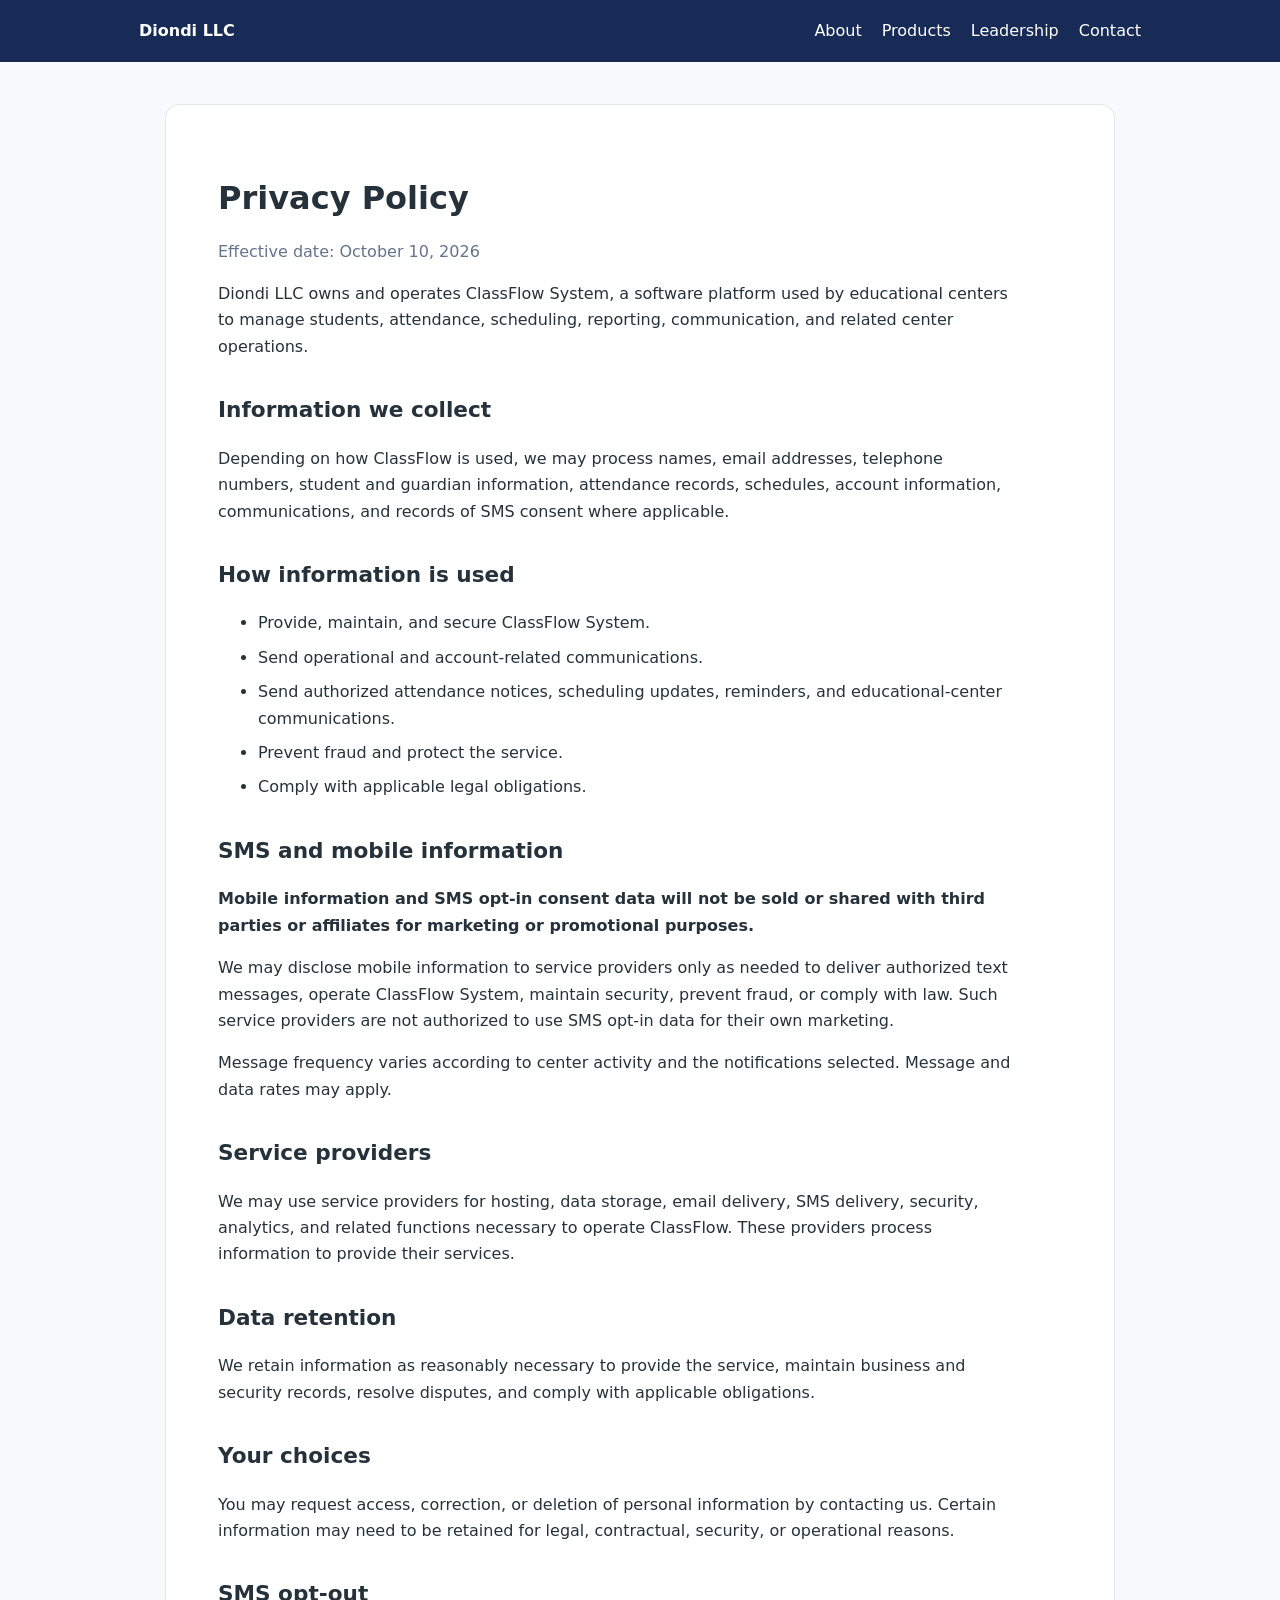
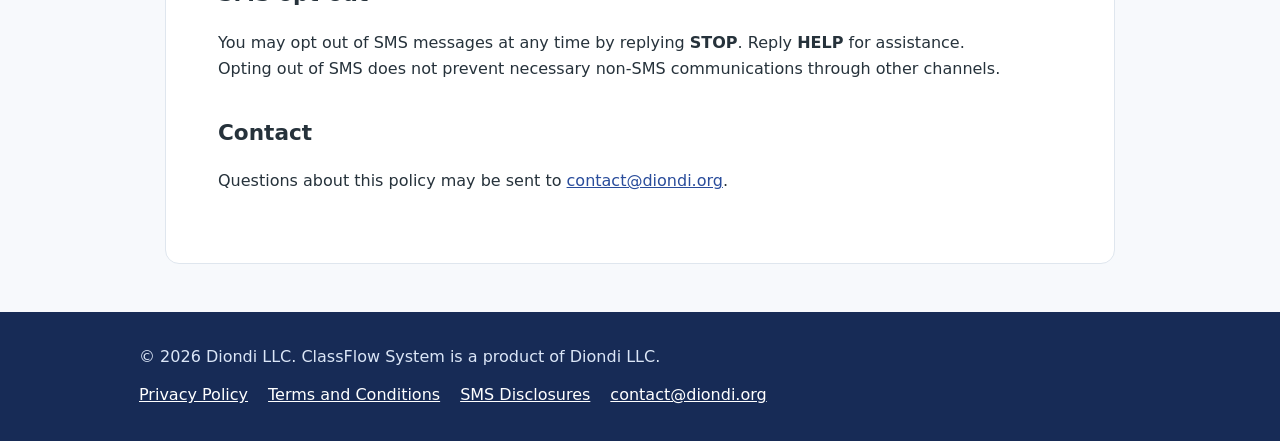
==== privacy.html @ a2f5c48f "added privacy policy and terms of service" ====
<!doctype html><html lang="en"><head><meta charset="utf-8"><meta name="viewport" content="width=device-width,initial-scale=1"><title>Privacy Policy | Diondi LLC</title><meta name="description" content="Privacy Policy for Diondi LLC and ClassFlow System."><link rel="icon" href="/favicon.svg" type="image/svg+xml"><link rel="stylesheet" href="/styles.css"></head><body><header><div class="wrap"><nav><a href="/index.html"><strong>Diondi LLC</strong></a><div class="links"><a href="/index.html#about">About</a><a href="/index.html#products">Products</a><a href="/index.html#leadership">Leadership</a><a href="/index.html#contact">Contact</a></div></nav></div></header><main class="content"><h1>Privacy Policy</h1><p class="muted">Effective date: October 10, 2026</p><p>Diondi LLC owns and operates ClassFlow System, a software platform used by educational centers to manage students, attendance, scheduling, reporting, communication, and related center operations.</p><h2>Information we collect</h2><p>Depending on how ClassFlow is used, we may process names, email addresses, telephone numbers, student and guardian information, attendance records, schedules, account information, communications, and records of SMS consent where applicable.</p><h2>How information is used</h2><ul><li>Provide, maintain, and secure ClassFlow System.</li><li>Send operational and account-related communications.</li><li>Send authorized attendance notices, scheduling updates, reminders, and educational-center communications.</li><li>Prevent fraud and protect the service.</li><li>Comply with applicable legal obligations.</li></ul><h2>SMS and mobile information</h2><p><strong>Mobile information and SMS opt-in consent data will not be sold or shared with third parties or affiliates for marketing or promotional purposes.</strong></p><p>We may disclose mobile information to service providers only as needed to deliver authorized text messages, operate ClassFlow System, maintain security, prevent fraud, or comply with law. Such service providers are not authorized to use SMS opt-in data for their own marketing.</p><p>Message frequency varies according to center activity and the notifications selected. Message and data rates may apply.</p><h2>Service providers</h2><p>We may use service providers for hosting, data storage, email delivery, SMS delivery, security, analytics, and related functions necessary to operate ClassFlow. These providers process information to provide their services.</p><h2>Data retention</h2><p>We retain information as reasonably necessary to provide the service, maintain business and security records, resolve disputes, and comply with applicable obligations.</p><h2>Your choices</h2><p>You may request access, correction, or deletion of personal information by contacting us. Certain information may need to be retained for legal, contractual, security, or operational reasons.</p><h2>SMS opt-out</h2><p>You may opt out of SMS messages at any time by replying <strong>STOP</strong>. Reply <strong>HELP</strong> for assistance. Opting out of SMS does not prevent necessary non-SMS communications through other channels.</p><h2>Contact</h2><p>Questions about this policy may be sent to <a href="mailto:contact@diondi.org">contact@diondi.org</a>.</p></main><footer><div class="wrap">© 2026 Diondi LLC. ClassFlow System is a product of Diondi LLC.<div class="footlinks"><a href="/privacy.html">Privacy Policy</a><a href="/terms.html">Terms and Conditions</a><a href="/sms.html">SMS Disclosures</a><a href="mailto:contact@diondi.org">contact@diondi.org</a></div></div></footer></body></html>
---- styles.css ----
*{box-sizing:border-box}body{margin:0;font-family:system-ui,-apple-system,Segoe UI,sans-serif;color:#26323b;background:#f7f9fc;line-height:1.65}a{color:#294c9b}.wrap{max-width:1050px;margin:auto;padding:0 24px}header{background:#172b56;color:white;padding:18px 0}header a{color:white;text-decoration:none}nav{display:flex;justify-content:space-between;gap:16px;flex-wrap:wrap}nav .links{display:flex;gap:20px;flex-wrap:wrap}.hero{padding:72px 0;background:#eaf0fa}.hero h1{font-size:clamp(32px,5vw,52px);line-height:1.15;margin:0 0 15px}.hero p{max-width:730px}.content{background:white;border:1px solid #dfe6ee;border-radius:14px;margin:42px auto;padding:clamp(24px,5vw,52px);max-width:950px}h1{line-height:1.2}h2{font-size:1.35rem;margin-top:32px}h3{font-size:1.05rem}p,li{max-width:78ch}li{margin:8px 0}.muted{color:#64748b}.button{display:inline-block;background:#294c9b;color:white;padding:12px 20px;border-radius:9px;text-decoration:none;font-weight:650}footer{background:#172b56;color:#dbe6f7;padding:32px 0;margin-top:48px}footer a{color:white}.footlinks{display:flex;gap:20px;flex-wrap:wrap;margin-top:12px}.notice{border-left:4px solid #294c9b;background:#eef3fd;padding:14px 18px;margin:20px 0}
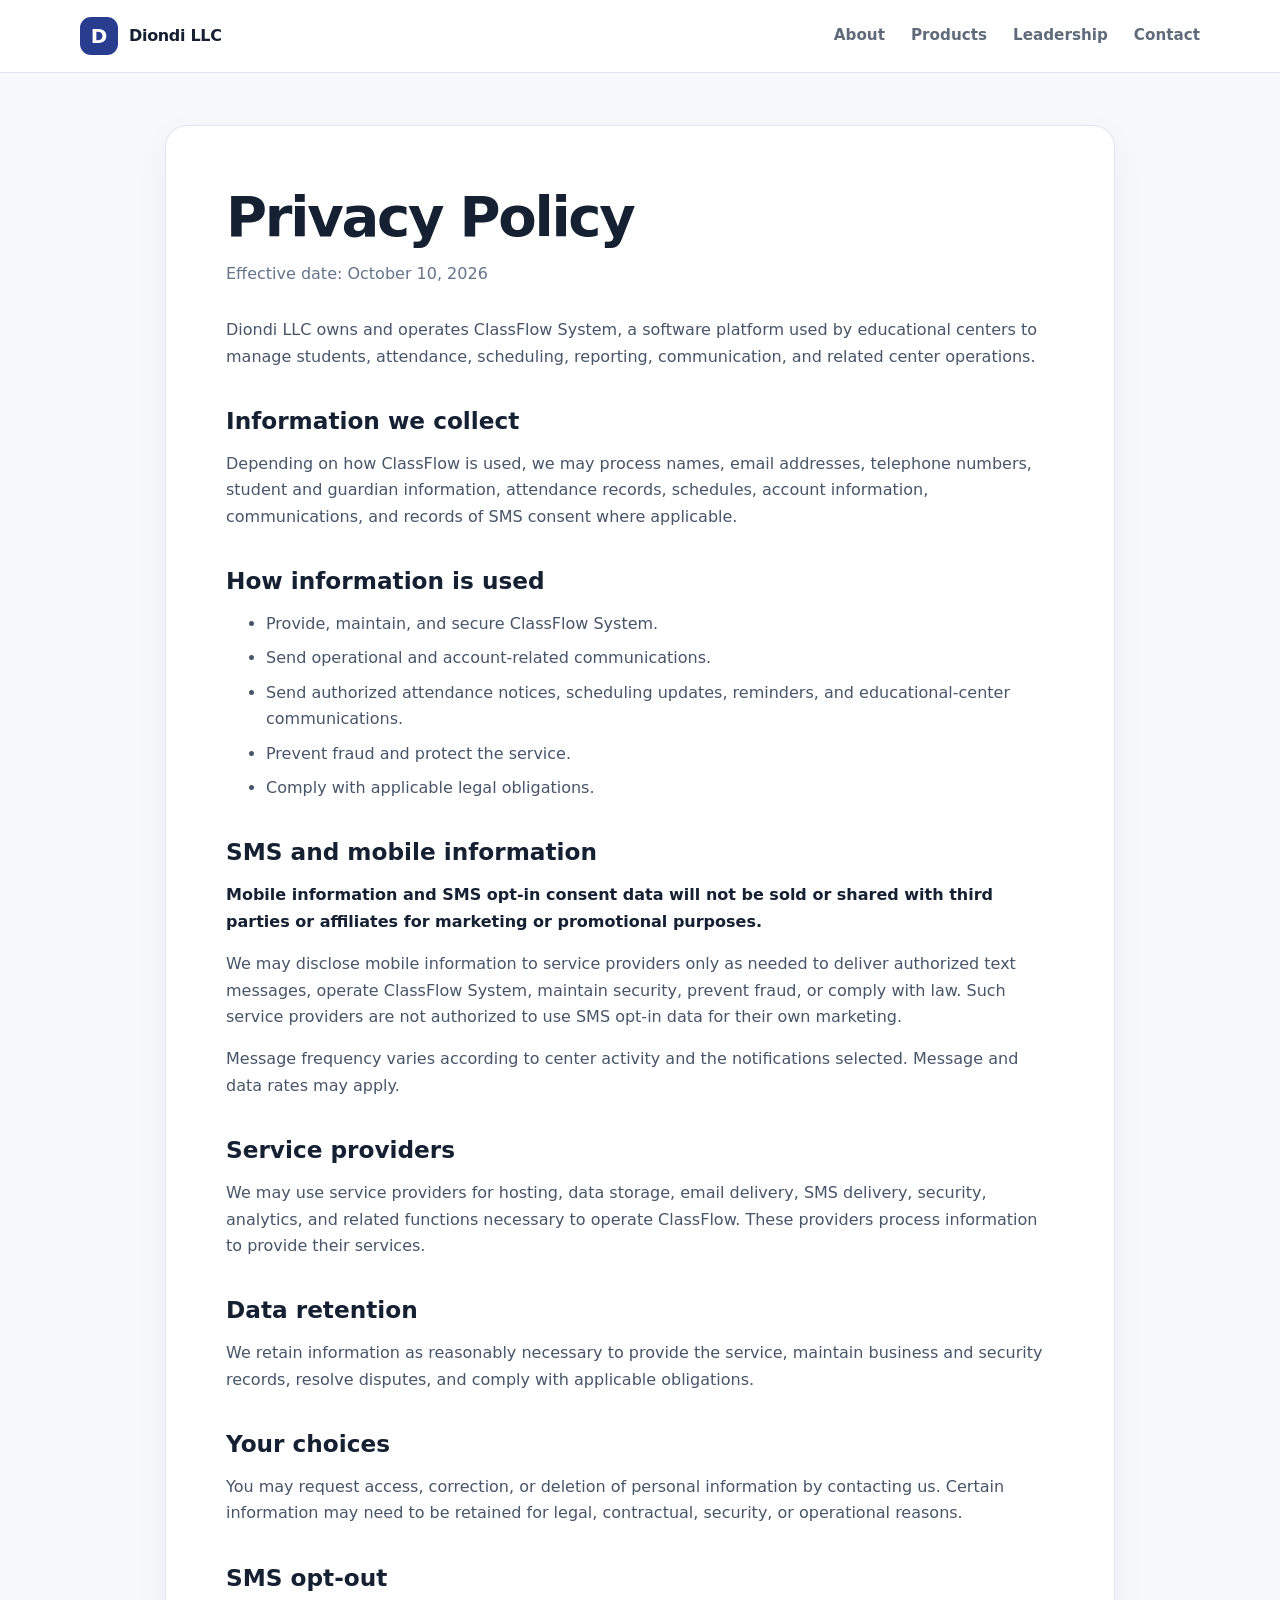
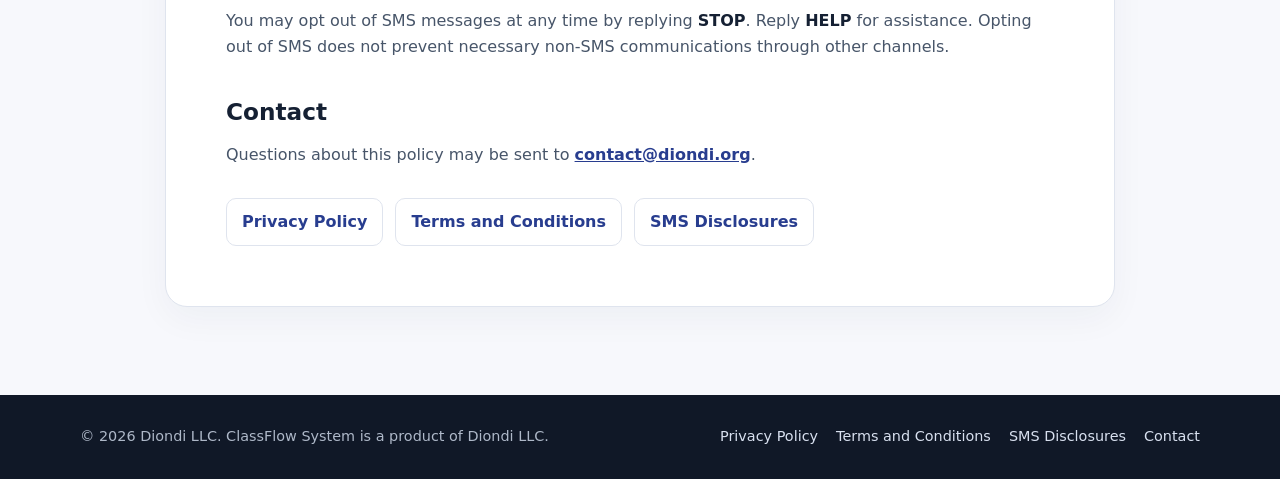
==== commit fa56139e: "updated" ====
--- a/privacy.html
+++ b/privacy.html
@@ -1 +1 @@
-<!doctype html><html lang="en"><head><meta charset="utf-8"><meta name="viewport" content="width=device-width,initial-scale=1"><title>Privacy Policy | Diondi LLC</title><meta name="description" content="Privacy Policy for Diondi LLC and ClassFlow System."><link rel="icon" href="/favicon.svg" type="image/svg+xml"><link rel="stylesheet" href="/styles.css"></head><body><header><div class="wrap"><nav><a href="/index.html"><strong>Diondi LLC</strong></a><div class="links"><a href="/index.html#about">About</a><a href="/index.html#products">Products</a><a href="/index.html#leadership">Leadership</a><a href="/index.html#contact">Contact</a></div></nav></div></header><main class="content"><h1>Privacy Policy</h1><p class="muted">Effective date: October 10, 2026</p><p>Diondi LLC owns and operates ClassFlow System, a software platform used by educational centers to manage students, attendance, scheduling, reporting, communication, and related center operations.</p><h2>Information we collect</h2><p>Depending on how ClassFlow is used, we may process names, email addresses, telephone numbers, student and guardian information, attendance records, schedules, account information, communications, and records of SMS consent where applicable.</p><h2>How information is used</h2><ul><li>Provide, maintain, and secure ClassFlow System.</li><li>Send operational and account-related communications.</li><li>Send authorized attendance notices, scheduling updates, reminders, and educational-center communications.</li><li>Prevent fraud and protect the service.</li><li>Comply with applicable legal obligations.</li></ul><h2>SMS and mobile information</h2><p><strong>Mobile information and SMS opt-in consent data will not be sold or shared with third parties or affiliates for marketing or promotional purposes.</strong></p><p>We may disclose mobile information to service providers only as needed to deliver authorized text messages, operate ClassFlow System, maintain security, prevent fraud, or comply with law. Such service providers are not authorized to use SMS opt-in data for their own marketing.</p><p>Message frequency varies according to center activity and the notifications selected. Message and data rates may apply.</p><h2>Service providers</h2><p>We may use service providers for hosting, data storage, email delivery, SMS delivery, security, analytics, and related functions necessary to operate ClassFlow. These providers process information to provide their services.</p><h2>Data retention</h2><p>We retain information as reasonably necessary to provide the service, maintain business and security records, resolve disputes, and comply with applicable obligations.</p><h2>Your choices</h2><p>You may request access, correction, or deletion of personal information by contacting us. Certain information may need to be retained for legal, contractual, security, or operational reasons.</p><h2>SMS opt-out</h2><p>You may opt out of SMS messages at any time by replying <strong>STOP</strong>. Reply <strong>HELP</strong> for assistance. Opting out of SMS does not prevent necessary non-SMS communications through other channels.</p><h2>Contact</h2><p>Questions about this policy may be sent to <a href="mailto:contact@diondi.org">contact@diondi.org</a>.</p></main><footer><div class="wrap">© 2026 Diondi LLC. ClassFlow System is a product of Diondi LLC.<div class="footlinks"><a href="/privacy.html">Privacy Policy</a><a href="/terms.html">Terms and Conditions</a><a href="/sms.html">SMS Disclosures</a><a href="mailto:contact@diondi.org">contact@diondi.org</a></div></div></footer></body></html>+<!doctype html><html lang="en"><head><meta charset="utf-8"><meta name="viewport" content="width=device-width,initial-scale=1"><title>Privacy Policy | Diondi LLC</title><meta name="description" content="Privacy Policy for Diondi LLC and ClassFlow System."><link rel="icon" href="/favicon.svg" type="image/svg+xml"><link rel="stylesheet" href="/styles.css"></head><body><header><div class="wrap"><nav><a class="brand" href="/index.html"><span class="brand-mark">D</span><span>Diondi LLC</span></a><div class="links"><a href="/index.html#about">About</a><a href="/index.html#products">Products</a><a href="/index.html#leadership">Leadership</a><a href="/index.html#contact">Contact</a></div></nav></div></header><main class="content wrap"><h1>Privacy Policy</h1><p class="muted">Effective date: October 10, 2026</p><p>Diondi LLC owns and operates ClassFlow System, a software platform used by educational centers to manage students, attendance, scheduling, reporting, communication, and related center operations.</p><h2>Information we collect</h2><p>Depending on how ClassFlow is used, we may process names, email addresses, telephone numbers, student and guardian information, attendance records, schedules, account information, communications, and records of SMS consent where applicable.</p><h2>How information is used</h2><ul><li>Provide, maintain, and secure ClassFlow System.</li><li>Send operational and account-related communications.</li><li>Send authorized attendance notices, scheduling updates, reminders, and educational-center communications.</li><li>Prevent fraud and protect the service.</li><li>Comply with applicable legal obligations.</li></ul><h2>SMS and mobile information</h2><p><strong>Mobile information and SMS opt-in consent data will not be sold or shared with third parties or affiliates for marketing or promotional purposes.</strong></p><p>We may disclose mobile information to service providers only as needed to deliver authorized text messages, operate ClassFlow System, maintain security, prevent fraud, or comply with law. Such service providers are not authorized to use SMS opt-in data for their own marketing.</p><p>Message frequency varies according to center activity and the notifications selected. Message and data rates may apply.</p><h2>Service providers</h2><p>We may use service providers for hosting, data storage, email delivery, SMS delivery, security, analytics, and related functions necessary to operate ClassFlow. These providers process information to provide their services.</p><h2>Data retention</h2><p>We retain information as reasonably necessary to provide the service, maintain business and security records, resolve disputes, and comply with applicable obligations.</p><h2>Your choices</h2><p>You may request access, correction, or deletion of personal information by contacting us. Certain information may need to be retained for legal, contractual, security, or operational reasons.</p><h2>SMS opt-out</h2><p>You may opt out of SMS messages at any time by replying <strong>STOP</strong>. Reply <strong>HELP</strong> for assistance. Opting out of SMS does not prevent necessary non-SMS communications through other channels.</p><h2>Contact</h2><p>Questions about this policy may be sent to <a href="mailto:contact@diondi.org">contact@diondi.org</a>.</p><div class="policy-links"><a href="/privacy.html">Privacy Policy</a><a href="/terms.html">Terms and Conditions</a><a href="/sms.html">SMS Disclosures</a></div></main><footer><div class="wrap footer-inner"><p>© 2026 Diondi LLC. ClassFlow System is a product of Diondi LLC.</p><div class="footlinks"><a href="/privacy.html">Privacy Policy</a><a href="/terms.html">Terms and Conditions</a><a href="/sms.html">SMS Disclosures</a><a href="mailto:contact@diondi.org">Contact</a></div></div></footer></body></html>
--- a/styles.css
+++ b/styles.css
@@ -1 +1 @@
-*{box-sizing:border-box}body{margin:0;font-family:system-ui,-apple-system,Segoe UI,sans-serif;color:#26323b;background:#f7f9fc;line-height:1.65}a{color:#294c9b}.wrap{max-width:1050px;margin:auto;padding:0 24px}header{background:#172b56;color:white;padding:18px 0}header a{color:white;text-decoration:none}nav{display:flex;justify-content:space-between;gap:16px;flex-wrap:wrap}nav .links{display:flex;gap:20px;flex-wrap:wrap}.hero{padding:72px 0;background:#eaf0fa}.hero h1{font-size:clamp(32px,5vw,52px);line-height:1.15;margin:0 0 15px}.hero p{max-width:730px}.content{background:white;border:1px solid #dfe6ee;border-radius:14px;margin:42px auto;padding:clamp(24px,5vw,52px);max-width:950px}h1{line-height:1.2}h2{font-size:1.35rem;margin-top:32px}h3{font-size:1.05rem}p,li{max-width:78ch}li{margin:8px 0}.muted{color:#64748b}.button{display:inline-block;background:#294c9b;color:white;padding:12px 20px;border-radius:9px;text-decoration:none;font-weight:650}footer{background:#172b56;color:#dbe6f7;padding:32px 0;margin-top:48px}footer a{color:white}.footlinks{display:flex;gap:20px;flex-wrap:wrap;margin-top:12px}.notice{border-left:4px solid #294c9b;background:#eef3fd;padding:14px 18px;margin:20px 0}+*{box-sizing:border-box}html{scroll-behavior:smooth;scroll-padding-top:85px}body{margin:0;font-family:Inter,ui-sans-serif,system-ui,-apple-system,"Segoe UI",sans-serif;color:#152033;background:#f7f8fc;line-height:1.65}a{color:#283d8f}.wrap{width:min(calc(100% - 40px),1120px);margin:0 auto}header{position:sticky;top:0;z-index:5;background:rgba(255,255,255,.96);border-bottom:1px solid #dfe4ee;backdrop-filter:blur(12px)}nav{min-height:72px;display:flex;justify-content:space-between;align-items:center;gap:20px}header a{text-decoration:none;color:#152033}.brand{display:flex;align-items:center;gap:11px;font-weight:800;letter-spacing:-.02em}.brand-mark{display:grid;place-items:center;width:38px;height:38px;background:#283d8f;color:#fff;border-radius:11px;font-size:20px}.links{display:flex;gap:26px;flex-wrap:wrap}.links a{font-weight:650;font-size:.95rem;color:#5f6b7a}.links a:hover{color:#283d8f}.hero{padding:100px 0 92px;background:radial-gradient(circle at 85% 20%,rgba(40,61,143,.14),transparent 28%),linear-gradient(#fff,#f7f8fc)}.hero-grid{display:grid;grid-template-columns:minmax(0,1.35fr) minmax(280px,.65fr);align-items:center;gap:70px}.eyebrow{color:#283d8f;font-size:.82rem;font-weight:800;letter-spacing:.14em;text-transform:uppercase;margin:0 0 14px}.hero h1{font-size:clamp(2.8rem,6vw,5rem);line-height:1.04;letter-spacing:-.055em;margin:0}.hero-copy>p:not(.eyebrow){font-size:1.16rem;color:#5f6b7a;max-width:690px;margin:25px 0}.actions{display:flex;gap:12px;flex-wrap:wrap;margin-top:32px}.button{display:inline-flex;align-items:center;justify-content:center;min-height:48px;padding:0 20px;border-radius:12px;font-weight:750;text-decoration:none}.primary{background:#283d8f;color:white;box-shadow:0 10px 25px #283d8f33}.secondary{background:white;border:1px solid #dfe4ee}.hero-card{position:relative;overflow:hidden;min-height:330px;border-radius:30px;background:#283d8f;color:#fff;padding:38px;display:flex;flex-direction:column;justify-content:flex-end;box-shadow:0 18px 50px #18274b1a}.hero-card:before{content:'';position:absolute;right:-90px;top:-100px;width:260px;height:260px;border-radius:50%;background:#ffffff14}.hero-card .big-d{position:absolute;top:20px;left:36px;font-size:80px;font-weight:900;color:#ffffff28}.hero-card strong{font-size:1.25rem}.hero-card p{color:#ffffffc7;margin:8px 0 0}.section{padding:88px 0}.section.alt{background:#f0f3fa}.section h2{font-size:clamp(2rem,4vw,3.1rem);line-height:1.1;letter-spacing:-.035em;margin:0 0 20px}.section p{color:#5f6b7a;max-width:780px}.narrow{max-width:850px}.section-heading{display:flex;align-items:end;justify-content:space-between;gap:24px;margin-bottom:34px}.pill{border:1px solid #dfe4ee;border-radius:30px;background:white;padding:8px 12px;color:#283d8f;font-size:.86rem;font-weight:750}.product-card,.leader-card{background:white;border:1px solid #dfe4ee;border-radius:22px;box-shadow:0 12px 35px #18274b0f;padding:36px}.product-card{display:grid;grid-template-columns:110px 1fr;gap:30px}.product-icon{display:grid;place-items:center;width:90px;height:90px;border-radius:22px;background:#283d8f;color:#fff;font-weight:900;font-size:1.6rem}.product-card h3,.leader-card h3{margin:0;font-size:1.4rem}.leader-card{max-width:780px;display:grid;grid-template-columns:84px 1fr;gap:24px}.avatar{display:grid;place-items:center;width:72px;height:72px;border-radius:50%;background:#f0f3fa;color:#283d8f;font-weight:900}.leader-title{font-weight:800;color:#283d8f!important;margin:0}.contact-panel{background:#283d8f;border-radius:28px;padding:48px;color:white;display:flex;align-items:center;justify-content:space-between;gap:24px}.contact-panel h2{color:white}.contact-panel p{color:#ffffffc7}.contact-panel .button{background:white;white-space:nowrap}.content{max-width:950px;margin:52px auto 88px;background:white;border:1px solid #dfe4ee;border-radius:22px;padding:clamp(26px,5vw,60px);box-shadow:0 12px 35px #18274b0b}.content h1{font-size:clamp(2.2rem,5vw,3.5rem);line-height:1.12;letter-spacing:-.04em;margin:0 0 12px}.content h2{font-size:1.45rem;margin:36px 0 12px;line-height:1.25;color:#152033}.content h3{font-size:1.1rem;margin:24px 0 10px}.content p,.content li{color:#475569}.content li{margin:8px 0}.content .muted{color:#64748b;margin:0 0 30px}.content strong{color:#152033}.content a{font-weight:650}.policy-intro{background:linear-gradient(130deg,#eef2fc,#f8faff);border:1px solid #dfe4ee;border-radius:16px;padding:22px 25px;margin:26px 0}.policy-intro p{margin:0}.policy-links{display:flex;flex-wrap:wrap;gap:12px;margin-top:30px}.policy-links a{display:inline-block;padding:10px 15px;border:1px solid #dfe4ee;border-radius:10px;text-decoration:none}.notice{background:#f0f3fa;border-left:4px solid #283d8f;padding:16px 20px;border-radius:0 12px 12px 0}footer{background:#101827;color:#aeb8c8;padding:30px 0}.footer-inner{display:flex;justify-content:space-between;align-items:center;flex-wrap:wrap;gap:16px;font-size:.9rem}.footer-inner p{margin:0}.footlinks{display:flex;gap:18px;flex-wrap:wrap}.footlinks a{color:#d8e0ef;text-decoration:none}.footlinks a:hover{text-decoration:underline}@media(max-width:800px){.links{gap:12px}.hero{padding:70px 0}.hero-grid{grid-template-columns:1fr;gap:36px}.hero-card{min-height:260px}.section{padding:70px 0}.product-card,.leader-card{grid-template-columns:1fr}.contact-panel{align-items:flex-start;flex-direction:column}.section-heading{align-items:flex-start;flex-direction:column}}@media(max-width:520px){.wrap{width:min(calc(100% - 28px),1120px)}nav{align-items:flex-start;flex-direction:column;padding:12px 0}.links{gap:15px}.hero h1{font-size:2.6rem}.product-card,.leader-card,.contact-panel{padding:26px}.content{margin:24px auto 55px}.footer-inner{align-items:flex-start;flex-direction:column}}
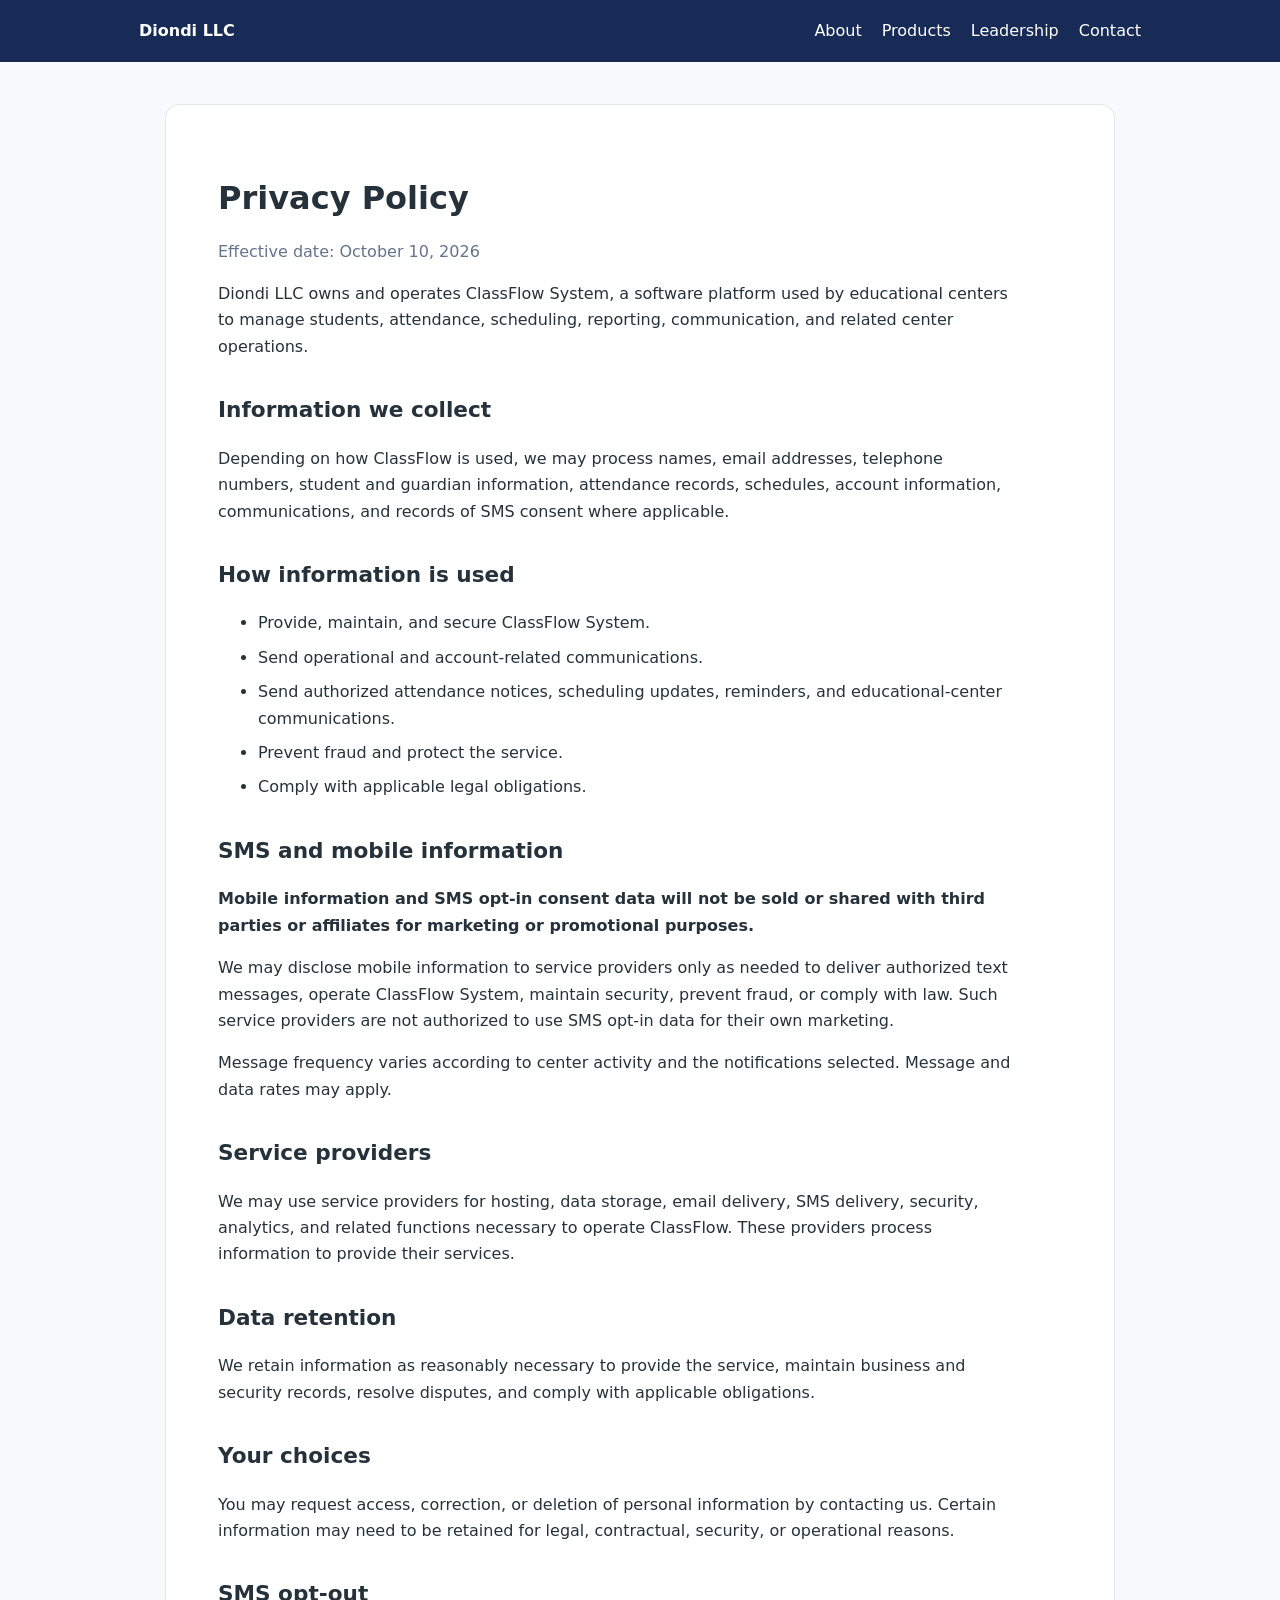
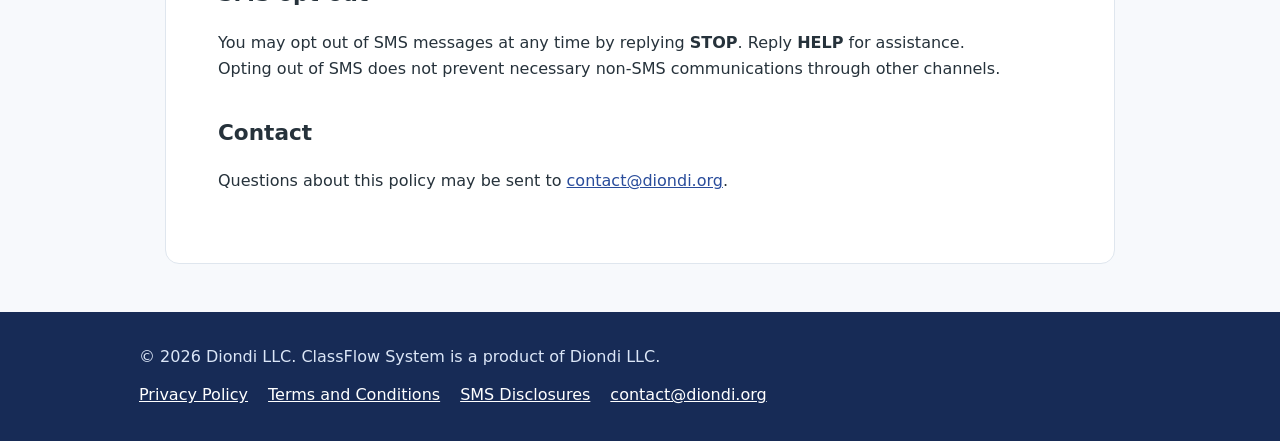
==== commit b3f8e8e3: "Revert "updated" This reverts commit fa56139e1e45358cbcecc2533fa5541f00ebecfd." ====
--- a/privacy.html
+++ b/privacy.html
@@ -1 +1 @@
-<!doctype html><html lang="en"><head><meta charset="utf-8"><meta name="viewport" content="width=device-width,initial-scale=1"><title>Privacy Policy | Diondi LLC</title><meta name="description" content="Privacy Policy for Diondi LLC and ClassFlow System."><link rel="icon" href="/favicon.svg" type="image/svg+xml"><link rel="stylesheet" href="/styles.css"></head><body><header><div class="wrap"><nav><a class="brand" href="/index.html"><span class="brand-mark">D</span><span>Diondi LLC</span></a><div class="links"><a href="/index.html#about">About</a><a href="/index.html#products">Products</a><a href="/index.html#leadership">Leadership</a><a href="/index.html#contact">Contact</a></div></nav></div></header><main class="content wrap"><h1>Privacy Policy</h1><p class="muted">Effective date: October 10, 2026</p><p>Diondi LLC owns and operates ClassFlow System, a software platform used by educational centers to manage students, attendance, scheduling, reporting, communication, and related center operations.</p><h2>Information we collect</h2><p>Depending on how ClassFlow is used, we may process names, email addresses, telephone numbers, student and guardian information, attendance records, schedules, account information, communications, and records of SMS consent where applicable.</p><h2>How information is used</h2><ul><li>Provide, maintain, and secure ClassFlow System.</li><li>Send operational and account-related communications.</li><li>Send authorized attendance notices, scheduling updates, reminders, and educational-center communications.</li><li>Prevent fraud and protect the service.</li><li>Comply with applicable legal obligations.</li></ul><h2>SMS and mobile information</h2><p><strong>Mobile information and SMS opt-in consent data will not be sold or shared with third parties or affiliates for marketing or promotional purposes.</strong></p><p>We may disclose mobile information to service providers only as needed to deliver authorized text messages, operate ClassFlow System, maintain security, prevent fraud, or comply with law. Such service providers are not authorized to use SMS opt-in data for their own marketing.</p><p>Message frequency varies according to center activity and the notifications selected. Message and data rates may apply.</p><h2>Service providers</h2><p>We may use service providers for hosting, data storage, email delivery, SMS delivery, security, analytics, and related functions necessary to operate ClassFlow. These providers process information to provide their services.</p><h2>Data retention</h2><p>We retain information as reasonably necessary to provide the service, maintain business and security records, resolve disputes, and comply with applicable obligations.</p><h2>Your choices</h2><p>You may request access, correction, or deletion of personal information by contacting us. Certain information may need to be retained for legal, contractual, security, or operational reasons.</p><h2>SMS opt-out</h2><p>You may opt out of SMS messages at any time by replying <strong>STOP</strong>. Reply <strong>HELP</strong> for assistance. Opting out of SMS does not prevent necessary non-SMS communications through other channels.</p><h2>Contact</h2><p>Questions about this policy may be sent to <a href="mailto:contact@diondi.org">contact@diondi.org</a>.</p><div class="policy-links"><a href="/privacy.html">Privacy Policy</a><a href="/terms.html">Terms and Conditions</a><a href="/sms.html">SMS Disclosures</a></div></main><footer><div class="wrap footer-inner"><p>© 2026 Diondi LLC. ClassFlow System is a product of Diondi LLC.</p><div class="footlinks"><a href="/privacy.html">Privacy Policy</a><a href="/terms.html">Terms and Conditions</a><a href="/sms.html">SMS Disclosures</a><a href="mailto:contact@diondi.org">Contact</a></div></div></footer></body></html>+<!doctype html><html lang="en"><head><meta charset="utf-8"><meta name="viewport" content="width=device-width,initial-scale=1"><title>Privacy Policy | Diondi LLC</title><meta name="description" content="Privacy Policy for Diondi LLC and ClassFlow System."><link rel="icon" href="/favicon.svg" type="image/svg+xml"><link rel="stylesheet" href="/styles.css"></head><body><header><div class="wrap"><nav><a href="/index.html"><strong>Diondi LLC</strong></a><div class="links"><a href="/index.html#about">About</a><a href="/index.html#products">Products</a><a href="/index.html#leadership">Leadership</a><a href="/index.html#contact">Contact</a></div></nav></div></header><main class="content"><h1>Privacy Policy</h1><p class="muted">Effective date: October 10, 2026</p><p>Diondi LLC owns and operates ClassFlow System, a software platform used by educational centers to manage students, attendance, scheduling, reporting, communication, and related center operations.</p><h2>Information we collect</h2><p>Depending on how ClassFlow is used, we may process names, email addresses, telephone numbers, student and guardian information, attendance records, schedules, account information, communications, and records of SMS consent where applicable.</p><h2>How information is used</h2><ul><li>Provide, maintain, and secure ClassFlow System.</li><li>Send operational and account-related communications.</li><li>Send authorized attendance notices, scheduling updates, reminders, and educational-center communications.</li><li>Prevent fraud and protect the service.</li><li>Comply with applicable legal obligations.</li></ul><h2>SMS and mobile information</h2><p><strong>Mobile information and SMS opt-in consent data will not be sold or shared with third parties or affiliates for marketing or promotional purposes.</strong></p><p>We may disclose mobile information to service providers only as needed to deliver authorized text messages, operate ClassFlow System, maintain security, prevent fraud, or comply with law. Such service providers are not authorized to use SMS opt-in data for their own marketing.</p><p>Message frequency varies according to center activity and the notifications selected. Message and data rates may apply.</p><h2>Service providers</h2><p>We may use service providers for hosting, data storage, email delivery, SMS delivery, security, analytics, and related functions necessary to operate ClassFlow. These providers process information to provide their services.</p><h2>Data retention</h2><p>We retain information as reasonably necessary to provide the service, maintain business and security records, resolve disputes, and comply with applicable obligations.</p><h2>Your choices</h2><p>You may request access, correction, or deletion of personal information by contacting us. Certain information may need to be retained for legal, contractual, security, or operational reasons.</p><h2>SMS opt-out</h2><p>You may opt out of SMS messages at any time by replying <strong>STOP</strong>. Reply <strong>HELP</strong> for assistance. Opting out of SMS does not prevent necessary non-SMS communications through other channels.</p><h2>Contact</h2><p>Questions about this policy may be sent to <a href="mailto:contact@diondi.org">contact@diondi.org</a>.</p></main><footer><div class="wrap">© 2026 Diondi LLC. ClassFlow System is a product of Diondi LLC.<div class="footlinks"><a href="/privacy.html">Privacy Policy</a><a href="/terms.html">Terms and Conditions</a><a href="/sms.html">SMS Disclosures</a><a href="mailto:contact@diondi.org">contact@diondi.org</a></div></div></footer></body></html>
--- a/styles.css
+++ b/styles.css
@@ -1 +1 @@
-*{box-sizing:border-box}html{scroll-behavior:smooth;scroll-padding-top:85px}body{margin:0;font-family:Inter,ui-sans-serif,system-ui,-apple-system,"Segoe UI",sans-serif;color:#152033;background:#f7f8fc;line-height:1.65}a{color:#283d8f}.wrap{width:min(calc(100% - 40px),1120px);margin:0 auto}header{position:sticky;top:0;z-index:5;background:rgba(255,255,255,.96);border-bottom:1px solid #dfe4ee;backdrop-filter:blur(12px)}nav{min-height:72px;display:flex;justify-content:space-between;align-items:center;gap:20px}header a{text-decoration:none;color:#152033}.brand{display:flex;align-items:center;gap:11px;font-weight:800;letter-spacing:-.02em}.brand-mark{display:grid;place-items:center;width:38px;height:38px;background:#283d8f;color:#fff;border-radius:11px;font-size:20px}.links{display:flex;gap:26px;flex-wrap:wrap}.links a{font-weight:650;font-size:.95rem;color:#5f6b7a}.links a:hover{color:#283d8f}.hero{padding:100px 0 92px;background:radial-gradient(circle at 85% 20%,rgba(40,61,143,.14),transparent 28%),linear-gradient(#fff,#f7f8fc)}.hero-grid{display:grid;grid-template-columns:minmax(0,1.35fr) minmax(280px,.65fr);align-items:center;gap:70px}.eyebrow{color:#283d8f;font-size:.82rem;font-weight:800;letter-spacing:.14em;text-transform:uppercase;margin:0 0 14px}.hero h1{font-size:clamp(2.8rem,6vw,5rem);line-height:1.04;letter-spacing:-.055em;margin:0}.hero-copy>p:not(.eyebrow){font-size:1.16rem;color:#5f6b7a;max-width:690px;margin:25px 0}.actions{display:flex;gap:12px;flex-wrap:wrap;margin-top:32px}.button{display:inline-flex;align-items:center;justify-content:center;min-height:48px;padding:0 20px;border-radius:12px;font-weight:750;text-decoration:none}.primary{background:#283d8f;color:white;box-shadow:0 10px 25px #283d8f33}.secondary{background:white;border:1px solid #dfe4ee}.hero-card{position:relative;overflow:hidden;min-height:330px;border-radius:30px;background:#283d8f;color:#fff;padding:38px;display:flex;flex-direction:column;justify-content:flex-end;box-shadow:0 18px 50px #18274b1a}.hero-card:before{content:'';position:absolute;right:-90px;top:-100px;width:260px;height:260px;border-radius:50%;background:#ffffff14}.hero-card .big-d{position:absolute;top:20px;left:36px;font-size:80px;font-weight:900;color:#ffffff28}.hero-card strong{font-size:1.25rem}.hero-card p{color:#ffffffc7;margin:8px 0 0}.section{padding:88px 0}.section.alt{background:#f0f3fa}.section h2{font-size:clamp(2rem,4vw,3.1rem);line-height:1.1;letter-spacing:-.035em;margin:0 0 20px}.section p{color:#5f6b7a;max-width:780px}.narrow{max-width:850px}.section-heading{display:flex;align-items:end;justify-content:space-between;gap:24px;margin-bottom:34px}.pill{border:1px solid #dfe4ee;border-radius:30px;background:white;padding:8px 12px;color:#283d8f;font-size:.86rem;font-weight:750}.product-card,.leader-card{background:white;border:1px solid #dfe4ee;border-radius:22px;box-shadow:0 12px 35px #18274b0f;padding:36px}.product-card{display:grid;grid-template-columns:110px 1fr;gap:30px}.product-icon{display:grid;place-items:center;width:90px;height:90px;border-radius:22px;background:#283d8f;color:#fff;font-weight:900;font-size:1.6rem}.product-card h3,.leader-card h3{margin:0;font-size:1.4rem}.leader-card{max-width:780px;display:grid;grid-template-columns:84px 1fr;gap:24px}.avatar{display:grid;place-items:center;width:72px;height:72px;border-radius:50%;background:#f0f3fa;color:#283d8f;font-weight:900}.leader-title{font-weight:800;color:#283d8f!important;margin:0}.contact-panel{background:#283d8f;border-radius:28px;padding:48px;color:white;display:flex;align-items:center;justify-content:space-between;gap:24px}.contact-panel h2{color:white}.contact-panel p{color:#ffffffc7}.contact-panel .button{background:white;white-space:nowrap}.content{max-width:950px;margin:52px auto 88px;background:white;border:1px solid #dfe4ee;border-radius:22px;padding:clamp(26px,5vw,60px);box-shadow:0 12px 35px #18274b0b}.content h1{font-size:clamp(2.2rem,5vw,3.5rem);line-height:1.12;letter-spacing:-.04em;margin:0 0 12px}.content h2{font-size:1.45rem;margin:36px 0 12px;line-height:1.25;color:#152033}.content h3{font-size:1.1rem;margin:24px 0 10px}.content p,.content li{color:#475569}.content li{margin:8px 0}.content .muted{color:#64748b;margin:0 0 30px}.content strong{color:#152033}.content a{font-weight:650}.policy-intro{background:linear-gradient(130deg,#eef2fc,#f8faff);border:1px solid #dfe4ee;border-radius:16px;padding:22px 25px;margin:26px 0}.policy-intro p{margin:0}.policy-links{display:flex;flex-wrap:wrap;gap:12px;margin-top:30px}.policy-links a{display:inline-block;padding:10px 15px;border:1px solid #dfe4ee;border-radius:10px;text-decoration:none}.notice{background:#f0f3fa;border-left:4px solid #283d8f;padding:16px 20px;border-radius:0 12px 12px 0}footer{background:#101827;color:#aeb8c8;padding:30px 0}.footer-inner{display:flex;justify-content:space-between;align-items:center;flex-wrap:wrap;gap:16px;font-size:.9rem}.footer-inner p{margin:0}.footlinks{display:flex;gap:18px;flex-wrap:wrap}.footlinks a{color:#d8e0ef;text-decoration:none}.footlinks a:hover{text-decoration:underline}@media(max-width:800px){.links{gap:12px}.hero{padding:70px 0}.hero-grid{grid-template-columns:1fr;gap:36px}.hero-card{min-height:260px}.section{padding:70px 0}.product-card,.leader-card{grid-template-columns:1fr}.contact-panel{align-items:flex-start;flex-direction:column}.section-heading{align-items:flex-start;flex-direction:column}}@media(max-width:520px){.wrap{width:min(calc(100% - 28px),1120px)}nav{align-items:flex-start;flex-direction:column;padding:12px 0}.links{gap:15px}.hero h1{font-size:2.6rem}.product-card,.leader-card,.contact-panel{padding:26px}.content{margin:24px auto 55px}.footer-inner{align-items:flex-start;flex-direction:column}}+*{box-sizing:border-box}body{margin:0;font-family:system-ui,-apple-system,Segoe UI,sans-serif;color:#26323b;background:#f7f9fc;line-height:1.65}a{color:#294c9b}.wrap{max-width:1050px;margin:auto;padding:0 24px}header{background:#172b56;color:white;padding:18px 0}header a{color:white;text-decoration:none}nav{display:flex;justify-content:space-between;gap:16px;flex-wrap:wrap}nav .links{display:flex;gap:20px;flex-wrap:wrap}.hero{padding:72px 0;background:#eaf0fa}.hero h1{font-size:clamp(32px,5vw,52px);line-height:1.15;margin:0 0 15px}.hero p{max-width:730px}.content{background:white;border:1px solid #dfe6ee;border-radius:14px;margin:42px auto;padding:clamp(24px,5vw,52px);max-width:950px}h1{line-height:1.2}h2{font-size:1.35rem;margin-top:32px}h3{font-size:1.05rem}p,li{max-width:78ch}li{margin:8px 0}.muted{color:#64748b}.button{display:inline-block;background:#294c9b;color:white;padding:12px 20px;border-radius:9px;text-decoration:none;font-weight:650}footer{background:#172b56;color:#dbe6f7;padding:32px 0;margin-top:48px}footer a{color:white}.footlinks{display:flex;gap:20px;flex-wrap:wrap;margin-top:12px}.notice{border-left:4px solid #294c9b;background:#eef3fd;padding:14px 18px;margin:20px 0}
